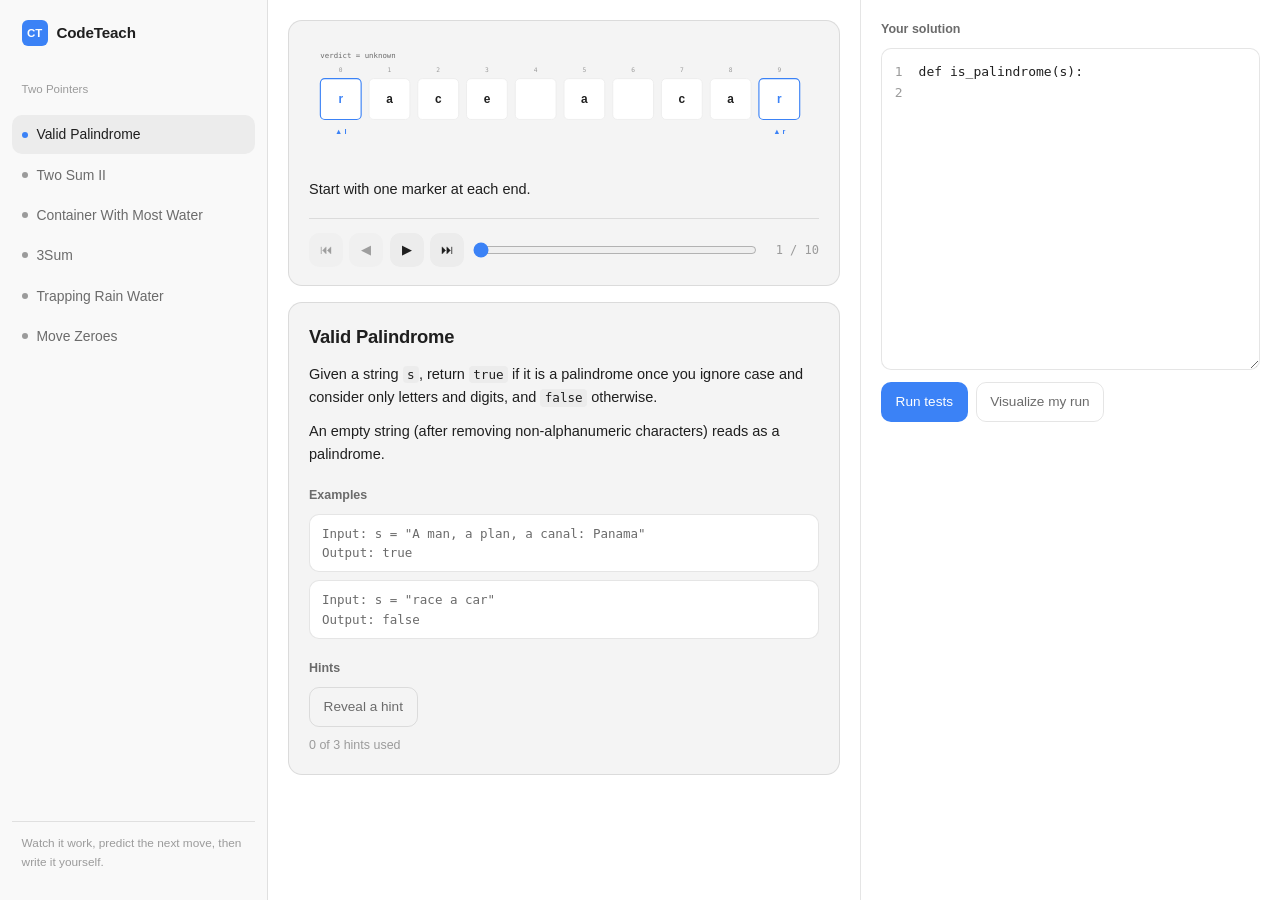
==== index.html @ e78f7ef9 "Restyle the interface after Open WebUI Neutral dark greys with a light-mode variant, generous roundi" ====
<!doctype html>
<html lang="en">
<head>
<meta charset="utf-8">
<meta name="viewport" content="width=device-width, initial-scale=1">
<title>CodeTeach — Two Pointers</title>
<link rel="stylesheet" href="style.css">
</head>
<body>

<div class="shell">

  <nav class="sidebar">
    <div class="brand">
      <span class="brand-mark" aria-hidden="true">CT</span>
      <h1>CodeTeach</h1>
    </div>

    <p class="sidebar-label">Two Pointers</p>
    <ul id="problem-list"></ul>

    <!-- app.js drives selection through this; the sidebar mirrors it. -->
    <label class="sr-only" for="picker">Choose a problem</label>
    <select id="picker" class="sr-only"></select>

    <p class="sidebar-foot">Watch it work, predict the next move, then write it yourself.</p>
  </nav>

  <main class="work">

    <section class="column">
      <div class="card" id="viz-pane">
        <div id="mine-bar" hidden>
          <span>Showing <strong>your run</strong> — checkpoints are off here.</span>
          <button id="mine-back" class="ghost">Back to the walkthrough</button>
        </div>

        <svg id="viz" viewBox="0 0 800 220" role="img" aria-label="Algorithm animation"></svg>
        <p id="caption"></p>

        <div id="checkpoint" hidden>
          <p id="cp-question"></p>
          <div id="cp-options"></div>
          <p id="cp-feedback" role="status"></p>
        </div>

        <div class="controls">
          <button id="first" class="icon-btn" aria-label="First step">⏮</button>
          <button id="prev" class="icon-btn" aria-label="Previous step">◀</button>
          <button id="next" class="icon-btn" aria-label="Next step">▶</button>
          <button id="last" class="icon-btn" aria-label="Last step">⏭</button>
          <input id="scrub" type="range" min="0" value="0" aria-label="Step">
          <span id="step-count"></span>
        </div>
      </div>

      <div class="card" id="problem-pane">
        <div class="card-head"><h2 id="title"></h2></div>
        <div id="statement"></div>

        <h3>Examples</h3>
        <div id="examples"></div>

        <h3>Hints</h3>
        <div id="hints"></div>
        <button id="hint-btn" class="ghost">Reveal a hint</button>
        <p id="hint-count"></p>
      </div>
    </section>

    <section class="column right" id="code-pane">
      <label for="editor">Your solution</label>
      <div class="editor-wrap">
        <pre id="gutter" aria-hidden="true"></pre>
        <textarea id="editor" spellcheck="false" autocapitalize="off"
                  autocorrect="off" autocomplete="off" wrap="off"></textarea>
      </div>
      <div class="actions">
        <button id="run" class="primary">Run tests</button>
        <button id="viz-mine" class="ghost">Visualize my run</button>
      </div>
      <div id="results"></div>
    </section>

  </main>
</div>

<script type="module" src="app.js"></script>
</body>
</html>
---- style.css ----
/* CodeTeach — styled after Open WebUI: neutral dark greys, generous rounding,
   a persistent left sidebar for navigation, system sans throughout, and a
   restrained blue as the only chromatic accent. */

:root {
  --sidebar:   #171717;
  --surface:   #212121;
  --surface-2: #2a2a2a;
  --surface-3: #333333;
  --border:    rgba(255, 255, 255, .09);
  --text:      #ececec;
  --muted:     #9b9b9b;
  --faint:     #6b6b6b;

  --accent:  #3b82f6;
  --water:   #3b82f6;
  --success: #10b981;
  --danger:  #ef4444;
  --warn:    #f59e0b;

  --sans: -apple-system, BlinkMacSystemFont, "Inter", "Segoe UI", Roboto,
          Helvetica, Arial, sans-serif;
  --mono: "SF Mono", Menlo, Monaco, Consolas, ui-monospace, monospace;

  --r-sm: 6px;
  --r-md: 10px;
  --r-lg: 14px;
  --r-full: 999px;
}

@media (prefers-color-scheme: light) {
  :root {
    --sidebar:   #f9f9f9;
    --surface:   #ffffff;
    --surface-2: #f4f4f4;
    --surface-3: #ececec;
    --border:    rgba(0, 0, 0, .10);
    --text:      #1f1f1f;
    --muted:     #6b6b6b;
    --faint:     #9b9b9b;
  }
}

* { box-sizing: border-box; }

/* A display rule must never beat the hidden attribute. */
[hidden] { display: none !important; }

/* Scrollbars belong to the surface, not to the OS. */
* { scrollbar-width: thin; scrollbar-color: var(--surface-3) transparent; }
*::-webkit-scrollbar { width: 10px; height: 10px; }
*::-webkit-scrollbar-track { background: transparent; }
*::-webkit-scrollbar-thumb {
  background: var(--surface-3); border-radius: var(--r-full);
  border: 3px solid var(--surface);
}
*::-webkit-scrollbar-thumb:hover { background: var(--faint); }
html { -webkit-text-size-adjust: 100%; }

body {
  margin: 0;
  background: var(--surface);
  color: var(--text);
  font: 14.5px/1.6 var(--sans);
  -webkit-font-smoothing: antialiased;
}

select, button, textarea, input { font: inherit; color: inherit; }

:focus-visible { outline: 2px solid var(--accent); outline-offset: 2px; }

.sr-only {
  position: absolute; width: 1px; height: 1px; padding: 0; margin: -1px;
  overflow: hidden; clip: rect(0 0 0 0); white-space: nowrap; border: 0;
}

/* ---- shell ------------------------------------------------------------- */

.shell { display: flex; height: 100vh; overflow: hidden; }

/* ---- sidebar ----------------------------------------------------------- */

.sidebar {
  flex: 0 0 268px;
  background: var(--sidebar);
  border-right: 1px solid var(--border);
  display: flex; flex-direction: column;
  padding: .75rem;
  overflow-y: auto;
}

.brand {
  display: flex; align-items: center; gap: .55rem;
  padding: .5rem .6rem .9rem;
}
.brand-mark {
  width: 26px; height: 26px; border-radius: var(--r-sm);
  background: var(--accent);
  display: grid; place-items: center;
  color: #fff; font-size: .72rem; font-weight: 700;
}
.brand h1 { margin: 0; font-size: .95rem; font-weight: 600; letter-spacing: -.01em; }

.sidebar-label {
  padding: .5rem .6rem .35rem;
  font-size: .72rem; font-weight: 500; color: var(--faint);
}

#problem-list { list-style: none; margin: 0; padding: 0; display: grid; gap: 2px; }

#problem-list button {
  width: 100%; text-align: left;
  display: flex; align-items: center; gap: .55rem;
  background: transparent; border: 0; border-radius: var(--r-md);
  padding: .5rem .6rem;
  font-size: .87rem; color: var(--muted);
  cursor: pointer;
  transition: background .12s, color .12s;
}
#problem-list button:hover { background: var(--surface-2); color: var(--text); }
#problem-list button[aria-current="true"] {
  background: var(--surface-3); color: var(--text); font-weight: 500;
}
.dot {
  flex: 0 0 auto; width: 6px; height: 6px; border-radius: var(--r-full);
  background: var(--faint);
}
#problem-list button[aria-current="true"] .dot { background: var(--accent); }

.sidebar-foot {
  margin-top: auto; padding: .75rem .6rem .25rem;
  border-top: 1px solid var(--border);
  font-size: .74rem; color: var(--faint);
}

/* ---- main -------------------------------------------------------------- */

.work { flex: 1; display: grid; grid-template-columns: minmax(0, 1fr) minmax(340px, 420px); min-width: 0; }

.column { overflow-y: auto; padding: 1.25rem; min-width: 0; }
.column.right { border-left: 1px solid var(--border); }

.card {
  background: var(--surface-2);
  border: 1px solid var(--border);
  border-radius: var(--r-lg);
  padding: 1.15rem 1.25rem;
  margin-bottom: 1rem;
}

.card-head {
  display: flex; align-items: center; justify-content: space-between;
  gap: 1rem; margin-bottom: .75rem;
}

h2 { margin: 0; font-size: 1.15rem; font-weight: 600; letter-spacing: -.01em; }

h3 {
  margin: 1.25rem 0 .5rem;
  font-size: .78rem; font-weight: 600; color: var(--muted);
}

#statement p { margin: 0 0 .7em; color: var(--text); }
#statement p:last-child { margin-bottom: 0; }

code {
  font: .87em var(--mono);
  background: var(--surface-3); border-radius: 4px; padding: .1em .35em;
}

#examples div {
  background: var(--surface); border: 1px solid var(--border);
  border-radius: var(--r-md);
  padding: .55rem .75rem; margin-bottom: .5rem;
  font: 12.5px/1.55 var(--mono); color: var(--muted);
}

#hints p {
  margin: .55rem 0; padding: .65rem .8rem;
  background: var(--surface); border: 1px solid var(--border);
  border-radius: var(--r-md);
}

#hint-count { margin: .6rem 0 0; font-size: .78rem; color: var(--faint); }

/* ---- buttons ----------------------------------------------------------- */

button {
  background: var(--surface-3); color: var(--text);
  border: 1px solid transparent; border-radius: var(--r-md);
  padding: .5rem .85rem;
  font-size: .85rem; font-weight: 500;
  cursor: pointer;
  transition: background .12s, opacity .12s;
}
button:hover:not(:disabled) { background: var(--surface); }

button.primary { background: var(--accent); color: #fff; }
button.primary:hover:not(:disabled) { opacity: .88; background: var(--accent); }

button.ghost { background: transparent; border-color: var(--border); color: var(--muted); }
button.ghost:hover:not(:disabled) { background: var(--surface-3); color: var(--text); }

button:disabled { opacity: .4; cursor: not-allowed; }

.icon-btn {
  display: grid; place-items: center;
  width: 34px; height: 34px; padding: 0;
  border-radius: var(--r-md);
  font-size: .8rem; line-height: 1;
}

/* ---- the animation ----------------------------------------------------- */

#viz { width: 100%; height: auto; display: block; }

.cell rect { fill: var(--surface); stroke: var(--surface-3); stroke-width: 1.5; rx: 8; }
.cell.hl rect { stroke: var(--accent); stroke-width: 2; }
.cell .value { fill: var(--text); font: 600 21px var(--sans); }
.cell.hl .value { fill: var(--accent); }
.cell .idx, .bar .idx { fill: var(--faint); font: 11px var(--mono); }

.pointer text { fill: var(--accent); font: 600 13px var(--sans); }
.readout { fill: var(--muted); font: 13px var(--mono); }

/* Blue belongs to water alone here. A highlighted column is emphasised by
   value instead, or it becomes indistinguishable from what it is holding. */
.bar .column { fill: var(--surface-3); }
.bar.hl .column { fill: var(--text); }
.bar .value { fill: var(--faint); font: 12px var(--mono); }
.bar.hl .value { fill: var(--text); font-weight: 600; }
.water { fill: var(--water); fill-opacity: .85; }
.region { fill: var(--water); fill-opacity: .2; }
.baseline { stroke: var(--surface-3); stroke-width: 1.5; }

#caption { margin: .9rem 0 0; max-width: 68ch; color: var(--text); }

.controls {
  display: flex; align-items: center; gap: .4rem;
  margin-top: 1rem; padding-top: .9rem;
  border-top: 1px solid var(--border);
}
#scrub { flex: 1; accent-color: var(--accent); }
#step-count {
  font: 12px var(--mono); color: var(--faint);
  min-width: 4.5em; text-align: right;
}

/* ---- checkpoint -------------------------------------------------------- */

#checkpoint {
  margin-top: 1rem; padding: 1rem 1.1rem;
  background: var(--surface);
  border: 1px solid var(--accent);
  border-radius: var(--r-lg);
  animation: rise .18s ease-out;
}
@keyframes rise {
  from { transform: translateY(-4px); opacity: 0; }
  to { transform: none; opacity: 1; }
}

#cp-question {
  margin: 0; font-size: 1rem; font-weight: 600; color: var(--text);
}
#cp-options {
  display: grid; gap: .4rem; margin: .85rem 0 0;
}
/* This is the moment the app exists for — it must never read as disabled,
   so it overrides the muted .ghost colour app.js puts on these buttons. */
#cp-options button.ghost,
#cp-options button {
  text-align: left; font-weight: 400; line-height: 1.45;
  color: var(--text);
  background: var(--surface-2); border: 1px solid var(--border);
  padding: .6rem .8rem;
}
#cp-options button:hover:not(:disabled) {
  border-color: var(--accent); background: var(--surface-3); color: var(--text);
}
#cp-feedback { margin: .75rem 0 0; font-size: .88rem; color: var(--muted); }
#cp-feedback:empty { display: none; }

#mine-bar {
  display: flex; align-items: center; justify-content: space-between; gap: 1rem;
  margin-bottom: 1rem; padding: .6rem .55rem .6rem .9rem;
  background: color-mix(in srgb, var(--accent) 12%, var(--surface-2));
  border: 1px solid color-mix(in srgb, var(--accent) 40%, transparent);
  border-radius: var(--r-md);
  font-size: .85rem;
}

/* ---- editor ------------------------------------------------------------ */

#code-pane label {
  display: block; margin-bottom: .5rem;
  font-size: .78rem; font-weight: 600; color: var(--muted);
}

.editor-wrap {
  display: flex;
  background: var(--surface);
  border: 1px solid var(--border);
  border-radius: var(--r-md);
  overflow: hidden;
}
.editor-wrap:focus-within { border-color: var(--accent); }

#gutter, #editor {
  font: 13px/1.6 var(--mono);
  padding: .8rem 0; margin: 0; border: 0; background: none;
}
#gutter {
  flex: 0 0 auto; padding-left: .8rem; padding-right: .65rem;
  color: var(--faint); text-align: right; user-select: none;
  overflow: hidden; white-space: pre;
}
#editor {
  flex: 1; min-width: 0; height: 320px; color: var(--text);
  padding-left: .35rem; padding-right: .8rem;
  resize: vertical; outline: none; white-space: pre; overflow: auto; tab-size: 4;
}

.actions { display: flex; gap: .5rem; margin-top: .75rem; }

#results { margin-top: 1rem; font-size: .85rem; color: var(--muted); }
.result {
  background: var(--surface); border: 1px solid var(--border);
  border-left: 3px solid var(--surface-3);
  border-radius: var(--r-md);
  padding: .55rem .8rem; margin-top: .5rem;
  font: 12.5px/1.55 var(--mono);
}
.result.pass { border-left-color: var(--success); }
.result.fail { border-left-color: var(--danger); }
.result strong { font-family: var(--sans); font-size: .74rem; letter-spacing: .04em; }
.result.pass strong { color: var(--success); }
.result.fail strong { color: var(--danger); }
.result pre { margin: .35rem 0 0; white-space: pre-wrap; color: var(--faint); }

/* ---- responsive -------------------------------------------------------- */

@media (max-width: 1100px) {
  .work { grid-template-columns: 1fr; }
  .column.right { border-left: 0; border-top: 1px solid var(--border); }
}

@media (max-width: 760px) {
  .shell { flex-direction: column; height: auto; overflow: visible; }
  .sidebar { flex: none; width: 100%; border-right: 0; border-bottom: 1px solid var(--border); }
  #problem-list { grid-auto-flow: column; grid-auto-columns: max-content; overflow-x: auto; }
  .column { overflow: visible; }
}

@media (prefers-reduced-motion: reduce) {
  *, *::before, *::after { animation: none !important; transition: none !important; }
}
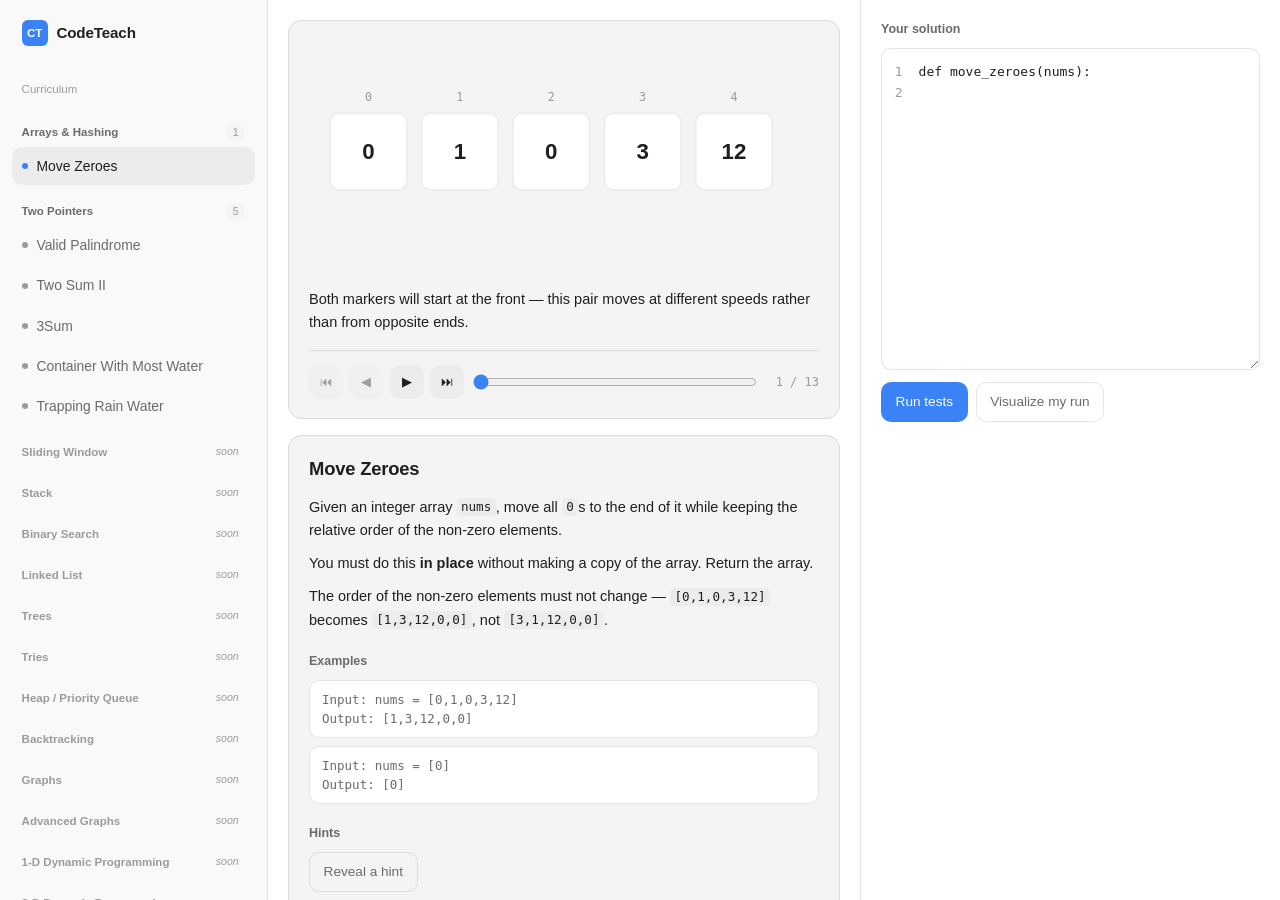
==== commit 6cea9121: "Group the sidebar by pattern, driven by a declared curriculum patterns.json holds the 18 categories " ====
--- a/index.html
+++ b/index.html
@@ -3,7 +3,7 @@
 <head>
 <meta charset="utf-8">
 <meta name="viewport" content="width=device-width, initial-scale=1">
-<title>CodeTeach — Two Pointers</title>
+<title>CodeTeach</title>
 <link rel="stylesheet" href="style.css">
 </head>
 <body>
@@ -16,7 +16,7 @@
       <h1>CodeTeach</h1>
     </div>
 
-    <p class="sidebar-label">Two Pointers</p>
+    <p class="sidebar-label">Curriculum</p>
     <ul id="problem-list"></ul>
 
     <!-- app.js drives selection through this; the sidebar mirrors it. -->
--- a/style.css
+++ b/style.css
@@ -106,7 +106,27 @@
   font-size: .72rem; font-weight: 500; color: var(--faint);
 }
 
-#problem-list { list-style: none; margin: 0; padding: 0; display: grid; gap: 2px; }
+#problem-list, #problem-list ul {
+  list-style: none; margin: 0; padding: 0; display: grid; gap: 2px;
+}
+#problem-list { gap: .1rem; }
+
+.group + .group { margin-top: .5rem; }
+
+.group-head {
+  display: flex; align-items: center; justify-content: space-between; gap: .5rem;
+  margin: 0; padding: .45rem .6rem .3rem;
+  font-size: .72rem; font-weight: 600; color: var(--muted);
+}
+.count {
+  flex: 0 0 auto;
+  font-size: .66rem; font-weight: 500; color: var(--faint);
+  background: var(--surface-2); border-radius: var(--r-full);
+  padding: .08rem .42rem;
+}
+/* Patterns with no problems yet say so plainly instead of pretending. */
+.group.empty .group-head { color: var(--faint); }
+.group.empty .count { background: transparent; font-style: italic; }
 
 #problem-list button {
   width: 100%; text-align: left;
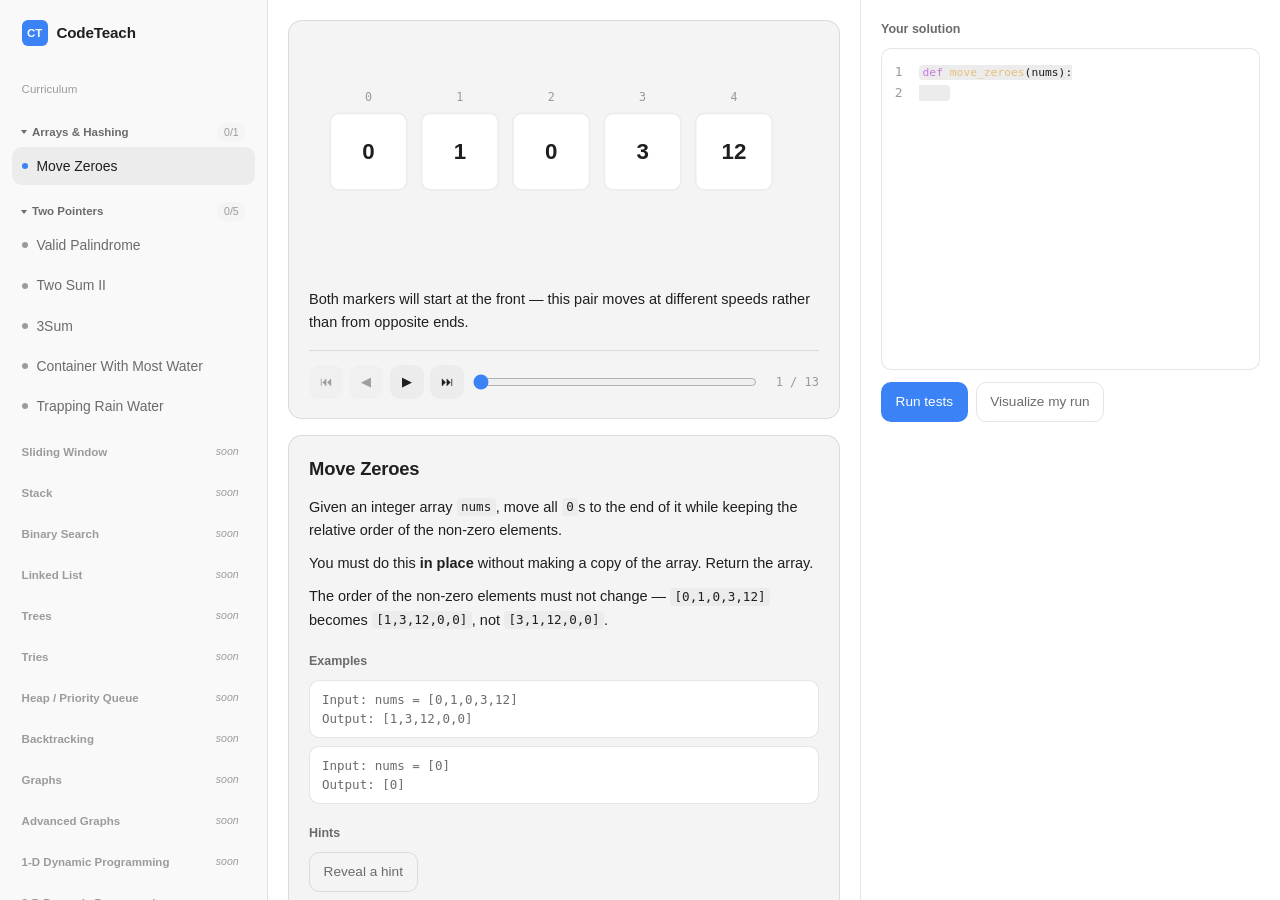
==== commit 4d575886: "Collapsible sections, progress tracking, and Python syntax highlighting Sections use native <details" ====
--- a/index.html
+++ b/index.html
@@ -23,7 +23,10 @@
     <label class="sr-only" for="picker">Choose a problem</label>
     <select id="picker" class="sr-only"></select>
 
-    <p class="sidebar-foot">Watch it work, predict the next move, then write it yourself.</p>
+    <div class="sidebar-foot">
+      <p id="total-progress">0 of 0 solved</p>
+      <div id="total-bar" role="presentation"></div>
+    </div>
   </nav>
 
   <main class="work">
@@ -72,8 +75,11 @@
       <label for="editor">Your solution</label>
       <div class="editor-wrap">
         <pre id="gutter" aria-hidden="true"></pre>
-        <textarea id="editor" spellcheck="false" autocapitalize="off"
-                  autocorrect="off" autocomplete="off" wrap="off"></textarea>
+        <div class="editor-field">
+          <pre id="highlight" aria-hidden="true"><code></code></pre>
+          <textarea id="editor" spellcheck="false" autocapitalize="off"
+                    autocorrect="off" autocomplete="off" wrap="off"></textarea>
+        </div>
       </div>
       <div class="actions">
         <button id="run" class="primary">Run tests</button>
--- a/style.css
+++ b/style.css
@@ -113,17 +113,37 @@
 
 .group + .group { margin-top: .5rem; }
 
+/* Collapsing is native <details>; only the marker needs styling. */
+.group summary { list-style: none; cursor: pointer; }
+.group summary::-webkit-details-marker { display: none; }
+
 .group-head {
-  display: flex; align-items: center; justify-content: space-between; gap: .5rem;
+  display: flex; align-items: center; gap: .4rem;
   margin: 0; padding: .45rem .6rem .3rem;
   font-size: .72rem; font-weight: 600; color: var(--muted);
+  border-radius: var(--r-md);
+}
+.group summary.group-head:hover { color: var(--text); background: var(--surface-2); }
+.group-head .count { margin-left: auto; }
+
+.chevron {
+  flex: 0 0 auto; width: 0; height: 0;
+  border-left: 4px solid currentColor;
+  border-top: 3.5px solid transparent;
+  border-bottom: 3.5px solid transparent;
+  transition: transform .14s ease;
+}
+.group details[open] .chevron, details[open] > summary .chevron {
+  transform: rotate(90deg);
 }
 .count {
   flex: 0 0 auto;
   font-size: .66rem; font-weight: 500; color: var(--faint);
   background: var(--surface-2); border-radius: var(--r-full);
   padding: .08rem .42rem;
-}
+  font-variant-numeric: tabular-nums;
+}
+.count.all { color: var(--success); }
 /* Patterns with no problems yet say so plainly instead of pretending. */
 .group.empty .group-head { color: var(--faint); }
 .group.empty .count { background: transparent; font-style: italic; }
@@ -147,10 +167,28 @@
 }
 #problem-list button[aria-current="true"] .dot { background: var(--accent); }
 
+/* Solved is a quiet fact, not a trophy: a tick and a green dot, nothing more. */
+#problem-list button.solved .dot { background: var(--success); }
+#problem-list button.solved::after {
+  content: "✓"; margin-left: auto;
+  color: var(--success); font-size: .78rem; line-height: 1;
+}
+
 .sidebar-foot {
-  margin-top: auto; padding: .75rem .6rem .25rem;
+  margin-top: auto; padding: .8rem .6rem .25rem;
   border-top: 1px solid var(--border);
   font-size: .74rem; color: var(--faint);
+}
+.sidebar-foot p { margin: 0 0 .45rem; }
+
+#total-bar {
+  height: 4px; border-radius: var(--r-full);
+  background: var(--surface-3); overflow: hidden;
+}
+#total-bar::before {
+  content: ""; display: block; height: 100%; width: var(--pct, 0%);
+  background: var(--success); border-radius: var(--r-full);
+  transition: width .3s ease;
 }
 
 /* ---- main -------------------------------------------------------------- */
@@ -326,20 +364,43 @@
 }
 .editor-wrap:focus-within { border-color: var(--accent); }
 
-#gutter, #editor {
+/* The overlay only lines up if the textarea and the highlight layer share
+   every metric that affects glyph position. Change one, change both. */
+#gutter, #editor, #highlight {
   font: 13px/1.6 var(--mono);
   padding: .8rem 0; margin: 0; border: 0; background: none;
-}
+  tab-size: 4;
+}
+
+.editor-field { position: relative; flex: 1; min-width: 0; height: 320px; }
+
+#highlight, #editor {
+  position: absolute; inset: 0;
+  padding-left: .35rem; padding-right: .8rem;
+  white-space: pre; overflow: auto;
+}
+#highlight {
+  pointer-events: none; overflow: hidden; color: var(--text);
+}
+#editor {
+  color: transparent; caret-color: var(--text); resize: none;
+  -webkit-text-fill-color: transparent;
+}
+#editor::selection { background: color-mix(in srgb, var(--accent) 45%, transparent); }
+
+.tok-keyword  { color: #c678dd; }
+.tok-string   { color: #98c379; }
+.tok-comment  { color: var(--faint); font-style: italic; }
+.tok-number   { color: #d19a66; }
+.tok-constant { color: #56b6c2; }
+.tok-builtin  { color: #61afef; }
+.tok-name     { color: #e5c07b; }
 #gutter {
   flex: 0 0 auto; padding-left: .8rem; padding-right: .65rem;
   color: var(--faint); text-align: right; user-select: none;
   overflow: hidden; white-space: pre;
 }
-#editor {
-  flex: 1; min-width: 0; height: 320px; color: var(--text);
-  padding-left: .35rem; padding-right: .8rem;
-  resize: vertical; outline: none; white-space: pre; overflow: auto; tab-size: 4;
-}
+#editor { outline: none; }
 
 .actions { display: flex; gap: .5rem; margin-top: .75rem; }
 
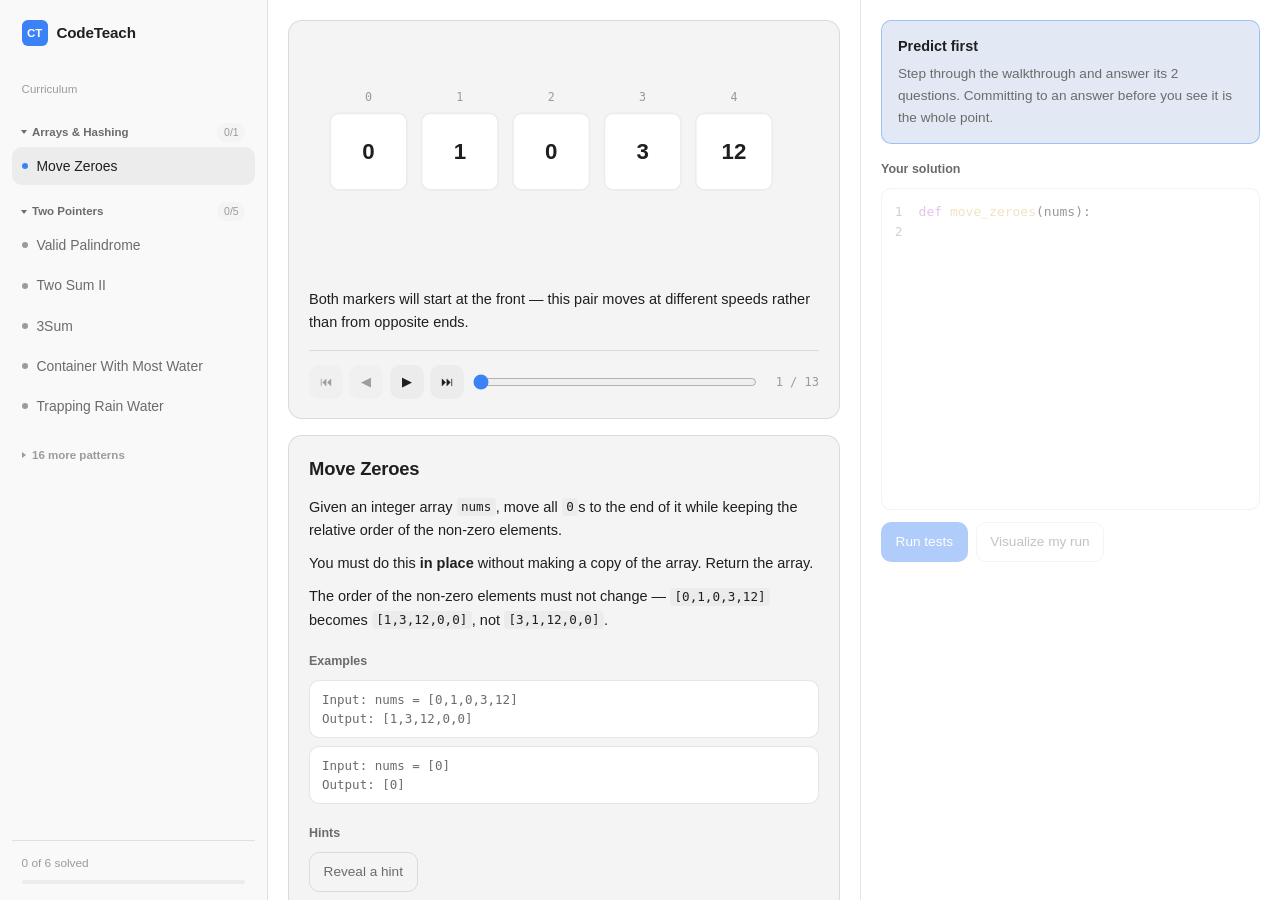
==== commit 3f9755ca: "Enforce the prediction gate, version stored progress, and add CI Four items from the product critiqu" ====
--- a/index.html
+++ b/index.html
@@ -72,8 +72,12 @@
     </section>
 
     <section class="column right" id="code-pane">
+      <div id="lock" hidden>
+        <p class="lock-title">Predict first</p>
+        <p class="lock-body" id="lock-body"></p>
+      </div>
       <label for="editor">Your solution</label>
-      <div class="editor-wrap">
+      <div class="editor-wrap" id="editor-wrap">
         <pre id="gutter" aria-hidden="true"></pre>
         <div class="editor-field">
           <pre id="highlight" aria-hidden="true"><code></code></pre>
--- a/style.css
+++ b/style.css
@@ -144,9 +144,14 @@
   font-variant-numeric: tabular-nums;
 }
 .count.all { color: var(--success); }
-/* Patterns with no problems yet say so plainly instead of pretending. */
-.group.empty .group-head { color: var(--faint); }
-.group.empty .count { background: transparent; font-style: italic; }
+/* Patterns with no problems yet are one collapsed line, not sixteen rows
+   implying work that has not been done. */
+.group.pending { margin-top: .75rem; }
+.group.pending .group-head { color: var(--faint); }
+.pending-item {
+  padding: .3rem .6rem .3rem 1.6rem;
+  font-size: .82rem; color: var(--faint);
+}
 
 #problem-list button {
   width: 100%; text-align: left;
@@ -196,6 +201,9 @@
 .work { flex: 1; display: grid; grid-template-columns: minmax(0, 1fr) minmax(340px, 420px); min-width: 0; }
 
 .column { overflow-y: auto; padding: 1.25rem; min-width: 0; }
+/* Measure, not width: long prose lines are hard to read, and the animation
+   does not get more legible past this. */
+.column:not(.right) > * { max-width: 880px; margin-inline: auto; }
 .column.right { border-left: 1px solid var(--border); }
 
 .card {
@@ -270,7 +278,12 @@
 
 /* ---- the animation ----------------------------------------------------- */
 
-#viz { width: 100%; height: auto; display: block; }
+/* The SVG scales with its width, so on a wide window it grew absurdly tall.
+   Capping the height lets it shrink to fit and centre itself instead. */
+#viz {
+  width: 100%; height: auto; display: block;
+  max-height: 300px;
+}
 
 .cell rect { fill: var(--surface); stroke: var(--surface-3); stroke-width: 1.5; rx: 8; }
 .cell.hl rect { stroke: var(--accent); stroke-width: 2; }
@@ -350,6 +363,20 @@
 
 /* ---- editor ------------------------------------------------------------ */
 
+#lock {
+  padding: .9rem 1rem; margin-bottom: 1rem;
+  background: color-mix(in srgb, var(--accent) 10%, var(--surface-2));
+  border: 1px solid color-mix(in srgb, var(--accent) 40%, transparent);
+  border-radius: var(--r-md);
+}
+.lock-title {
+  margin: 0 0 .3rem; font-size: .9rem; font-weight: 600; color: var(--text);
+}
+.lock-body { margin: 0; font-size: .85rem; color: var(--muted); }
+
+.editor-wrap.locked { opacity: .45; }
+.editor-wrap.locked #editor { cursor: not-allowed; }
+
 #code-pane label {
   display: block; margin-bottom: .5rem;
   font-size: .78rem; font-weight: 600; color: var(--muted);
@@ -381,6 +408,13 @@
 }
 #highlight {
   pointer-events: none; overflow: hidden; color: var(--text);
+}
+/* The overlay's <code> must not pick up the inline-code chip styling used in
+   problem statements — that painted a grey box behind every line and its
+   padding pushed the text out of register with the textarea. */
+#highlight code {
+  background: none; padding: 0; border-radius: 0;
+  font: inherit; color: inherit;
 }
 #editor {
   color: transparent; caret-color: var(--text); resize: none;
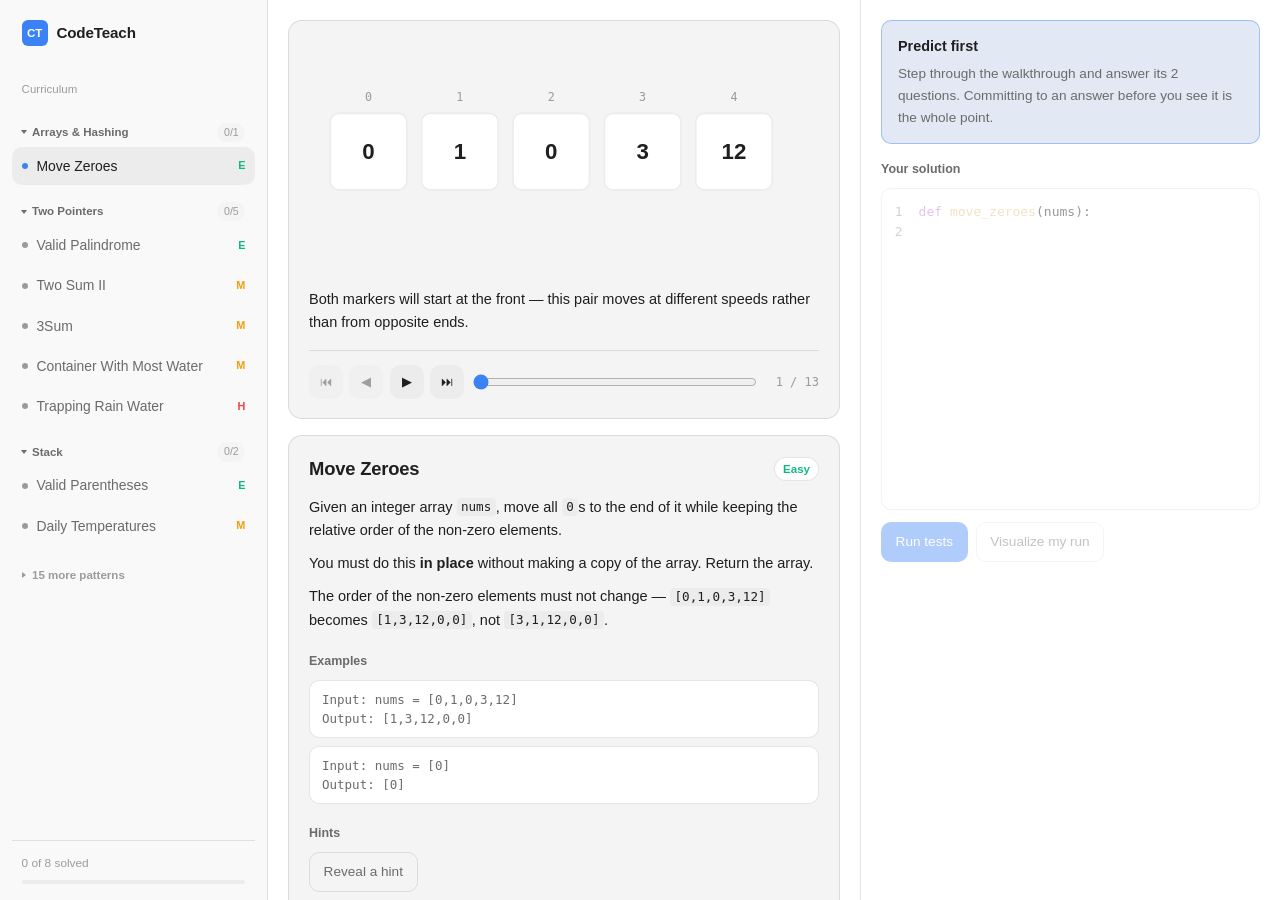
==== commit cc57b3ff: "Add Stack problems, difficulty labels, a scaffolding script, and CLAUDE.md Stack is the first patter" ====
--- a/index.html
+++ b/index.html
@@ -58,7 +58,7 @@
       </div>
 
       <div class="card" id="problem-pane">
-        <div class="card-head"><h2 id="title"></h2></div>
+        <div class="card-head"><h2 id="title"></h2><span id="difficulty"></span></div>
         <div id="statement"></div>
 
         <h3>Examples</h3>
--- a/style.css
+++ b/style.css
@@ -172,10 +172,28 @@
 }
 #problem-list button[aria-current="true"] .dot { background: var(--accent); }
 
+/* Difficulty rides as a single letter in the list and a word on the problem,
+   coloured the way every practice site colours it — the convention is worth
+   more here than originality. */
+.diff {
+  flex: 0 0 auto; margin-left: auto;
+  font-size: .68rem; font-weight: 600;
+}
+.diff-easy   { color: var(--success); }
+.diff-medium { color: var(--warn); }
+.diff-hard   { color: var(--danger); }
+
+.diff-badge {
+  flex: 0 0 auto;
+  font-size: .72rem; font-weight: 600;
+  padding: .12rem .5rem; border-radius: var(--r-full);
+  background: var(--surface); border: 1px solid var(--border);
+}
+
 /* Solved is a quiet fact, not a trophy: a tick and a green dot, nothing more. */
 #problem-list button.solved .dot { background: var(--success); }
 #problem-list button.solved::after {
-  content: "✓"; margin-left: auto;
+  content: "✓";
   color: var(--success); font-size: .78rem; line-height: 1;
 }
 
@@ -303,6 +321,14 @@
 .water { fill: var(--water); fill-opacity: .85; }
 .region { fill: var(--water); fill-opacity: .2; }
 .baseline { stroke: var(--surface-3); stroke-width: 1.5; }
+
+/* stack view */
+.stack-item rect { fill: var(--surface); stroke: var(--surface-3); stroke-width: 1.5; }
+.stack-item text { fill: var(--muted); font: 600 18px var(--sans); }
+.stack-item.top rect { stroke: var(--accent); stroke-width: 2; }
+.stack-item.top text { fill: var(--text); }
+.stack-top { fill: var(--accent); font: 600 12px var(--sans); }
+.stack-label { fill: var(--faint); font: 12px var(--mono); }
 
 #caption { margin: .9rem 0 0; max-width: 68ch; color: var(--text); }
 
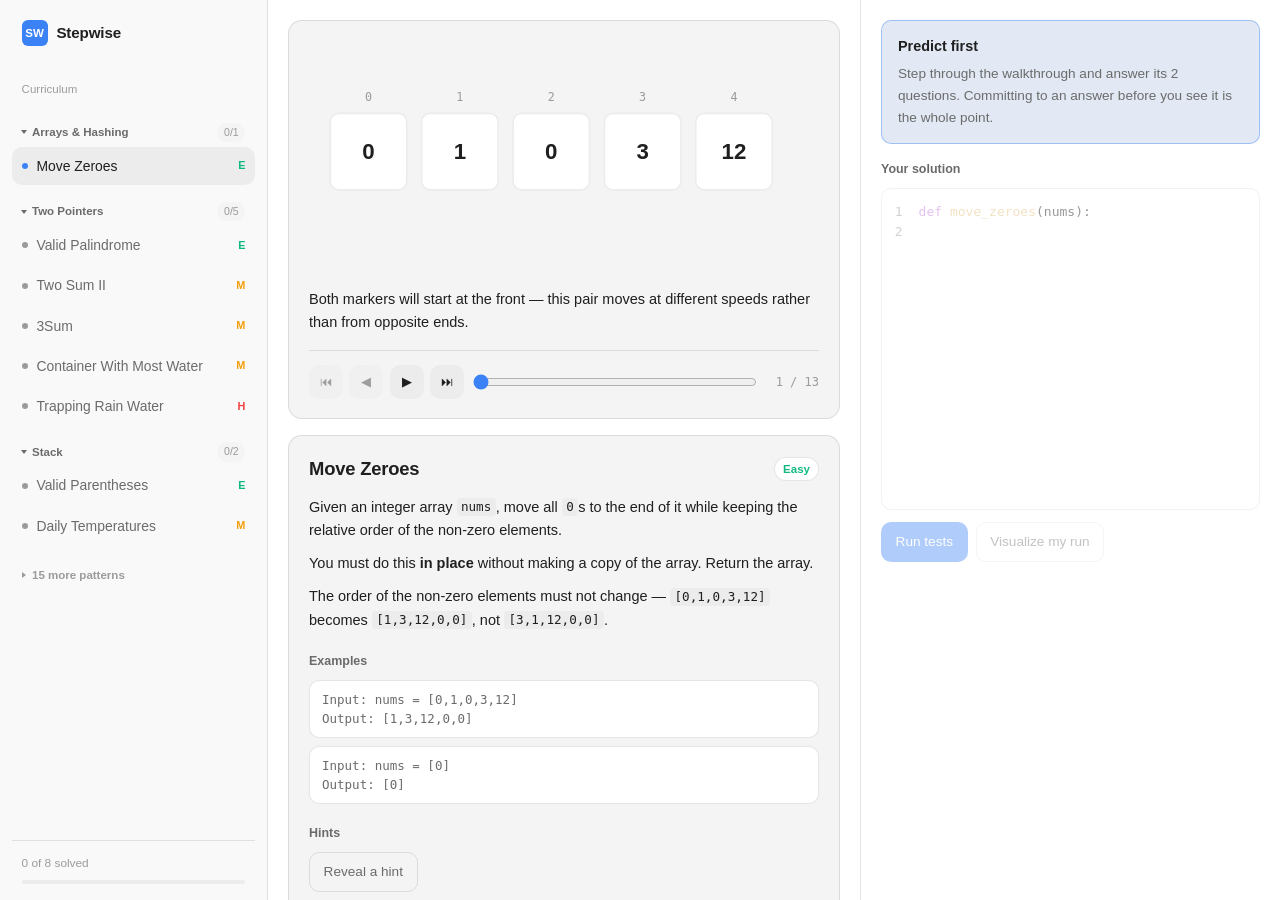
==== commit 1a8844fb: "Rename the app to Stepwise CodeTeach named the category, not the idea. Stepwise names the experience" ====
--- a/index.html
+++ b/index.html
@@ -3,7 +3,7 @@
 <head>
 <meta charset="utf-8">
 <meta name="viewport" content="width=device-width, initial-scale=1">
-<title>CodeTeach</title>
+<title>Stepwise</title>
 <link rel="stylesheet" href="style.css">
 </head>
 <body>
@@ -12,8 +12,8 @@
 
   <nav class="sidebar">
     <div class="brand">
-      <span class="brand-mark" aria-hidden="true">CT</span>
-      <h1>CodeTeach</h1>
+      <span class="brand-mark" aria-hidden="true">SW</span>
+      <h1>Stepwise</h1>
     </div>
 
     <p class="sidebar-label">Curriculum</p>
--- a/style.css
+++ b/style.css
@@ -1,4 +1,4 @@
-/* CodeTeach — styled after Open WebUI: neutral dark greys, generous rounding,
+/* Stepwise — styled after Open WebUI: neutral dark greys, generous rounding,
    a persistent left sidebar for navigation, system sans throughout, and a
    restrained blue as the only chromatic accent. */
 
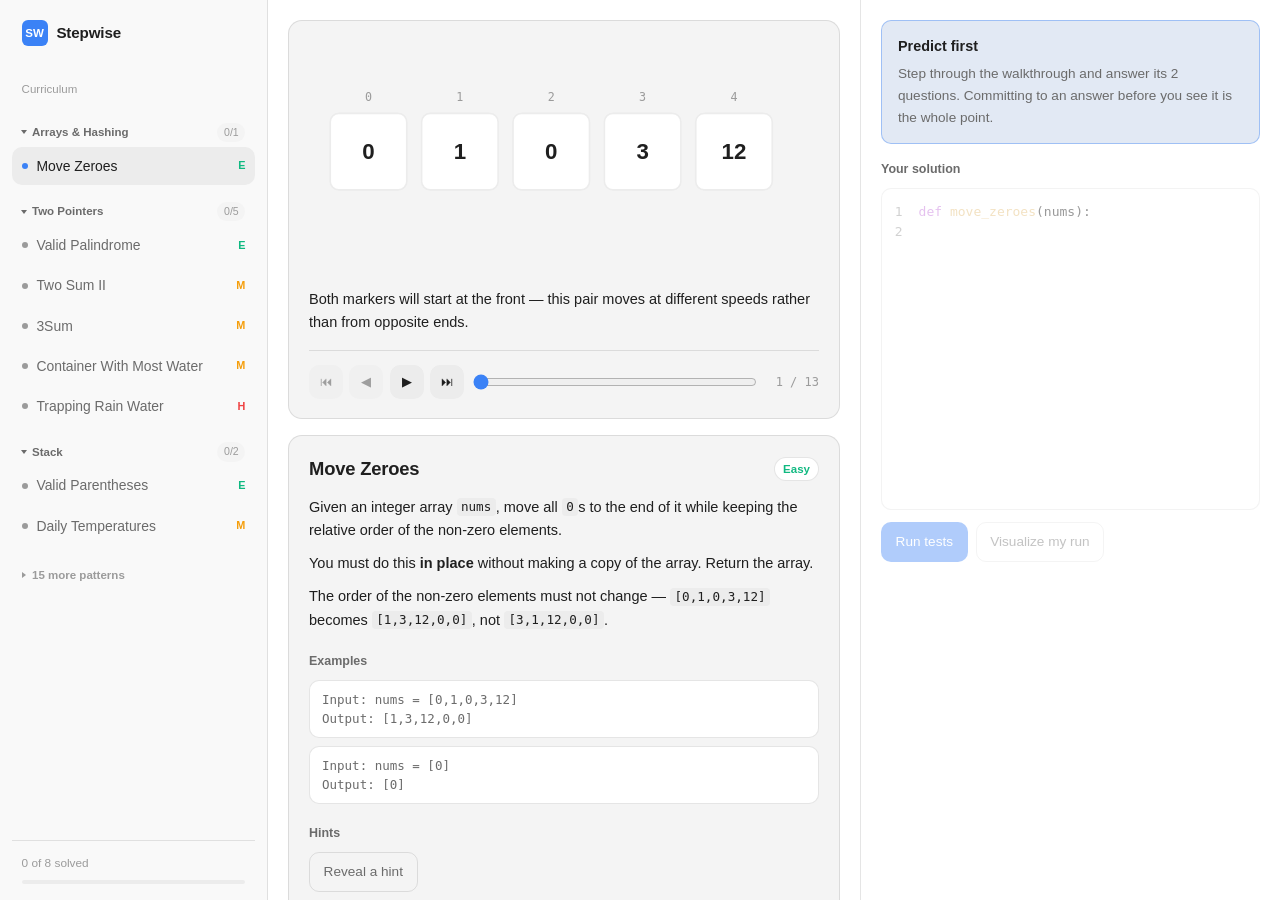
==== commit a5d568ca: "Add README, favicon, and licence for release The favicon's marker sits on the middle step, not the t" ====
--- a/index.html
+++ b/index.html
@@ -4,6 +4,9 @@
 <meta charset="utf-8">
 <meta name="viewport" content="width=device-width, initial-scale=1">
 <title>Stepwise</title>
+<link rel="icon" href="favicon.svg" type="image/svg+xml">
+<meta name="theme-color" content="#3b82f6">
+<meta name="description" content="Learn algorithms by predicting them. Stepwise animates an algorithm, stops where the obvious guess is wrong, and makes you commit before it goes on.">
 <link rel="stylesheet" href="style.css">
 </head>
 <body>
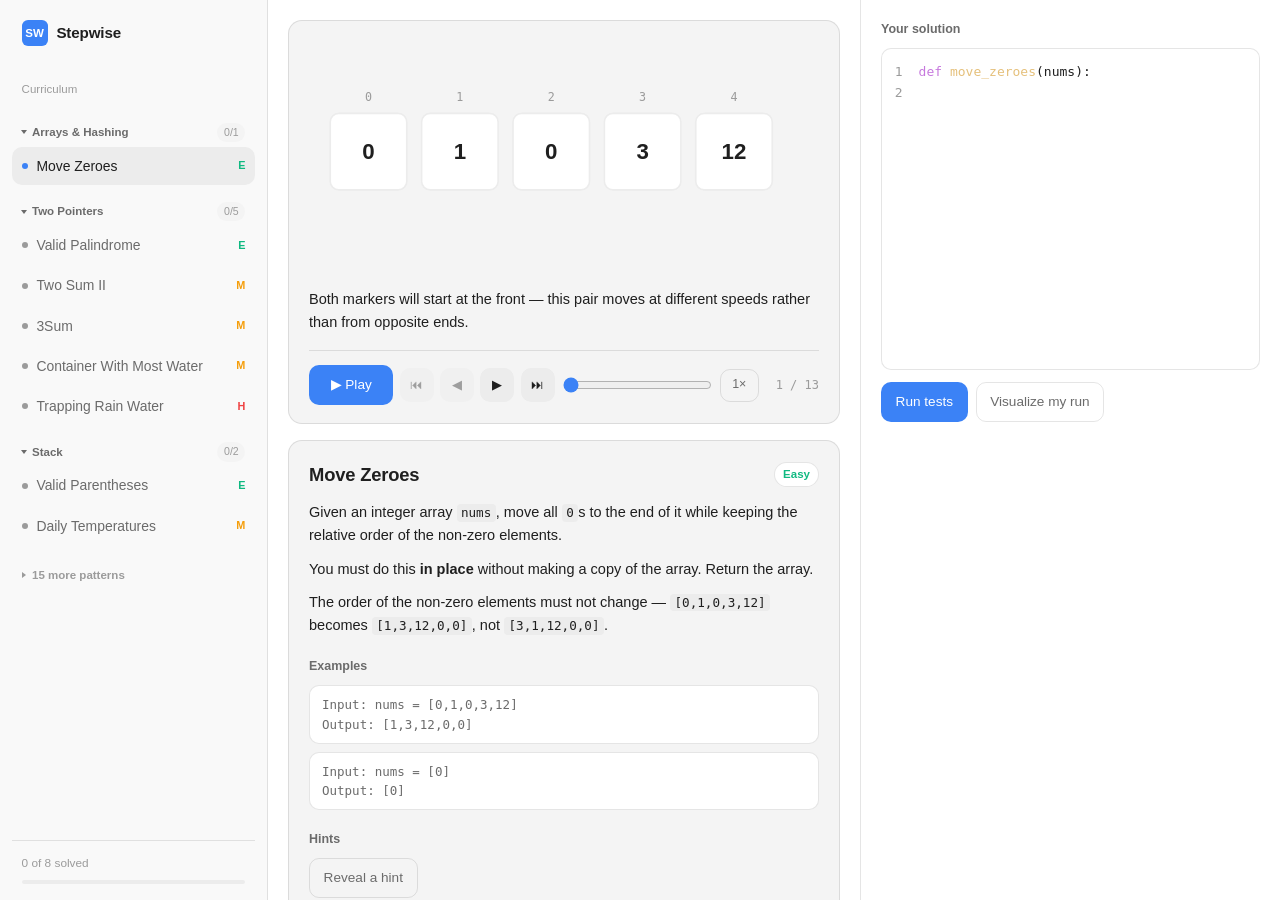
==== commit 1611b466: "Ungate the first problem, add autoplay, and surface tracing on failure Three changes from the UX rev" ====
--- a/index.html
+++ b/index.html
@@ -51,11 +51,13 @@
         </div>
 
         <div class="controls">
+          <button id="play" class="primary play-btn" aria-label="Play">▶ Play</button>
           <button id="first" class="icon-btn" aria-label="First step">⏮</button>
           <button id="prev" class="icon-btn" aria-label="Previous step">◀</button>
           <button id="next" class="icon-btn" aria-label="Next step">▶</button>
           <button id="last" class="icon-btn" aria-label="Last step">⏭</button>
           <input id="scrub" type="range" min="0" value="0" aria-label="Step">
+          <button id="speed" class="ghost speed-btn" aria-label="Playback speed">1×</button>
           <span id="step-count"></span>
         </div>
       </div>
@@ -76,7 +78,7 @@
 
     <section class="column right" id="code-pane">
       <div id="lock" hidden>
-        <p class="lock-title">Predict first</p>
+        <p class="lock-title" id="lock-title">Predict first</p>
         <p class="lock-body" id="lock-body"></p>
       </div>
       <label for="editor">Your solution</label>
--- a/style.css
+++ b/style.css
@@ -332,6 +332,23 @@
 
 #caption { margin: .9rem 0 0; max-width: 68ch; color: var(--text); }
 
+.play-btn { min-width: 6.2em; }
+.speed-btn {
+  padding: .35rem .55rem; font-size: .78rem; font-variant-numeric: tabular-nums;
+  min-width: 3.1em;
+}
+
+/* Offered exactly when a run fails, so it reads as the next thing to do. */
+.trace-cta { width: 100%; margin-bottom: .35rem; text-align: left; }
+
+/* After the first answered checkpoint the lock box explains the rule instead
+   of blocking — same element, different job, so it must not look like a wall. */
+#lock.note {
+  background: var(--surface-2);
+  border-color: var(--border);
+}
+#lock.note .lock-title::before { content: "✓ "; color: var(--success); }
+
 .controls {
   display: flex; align-items: center; gap: .4rem;
   margin-top: 1rem; padding-top: .9rem;
